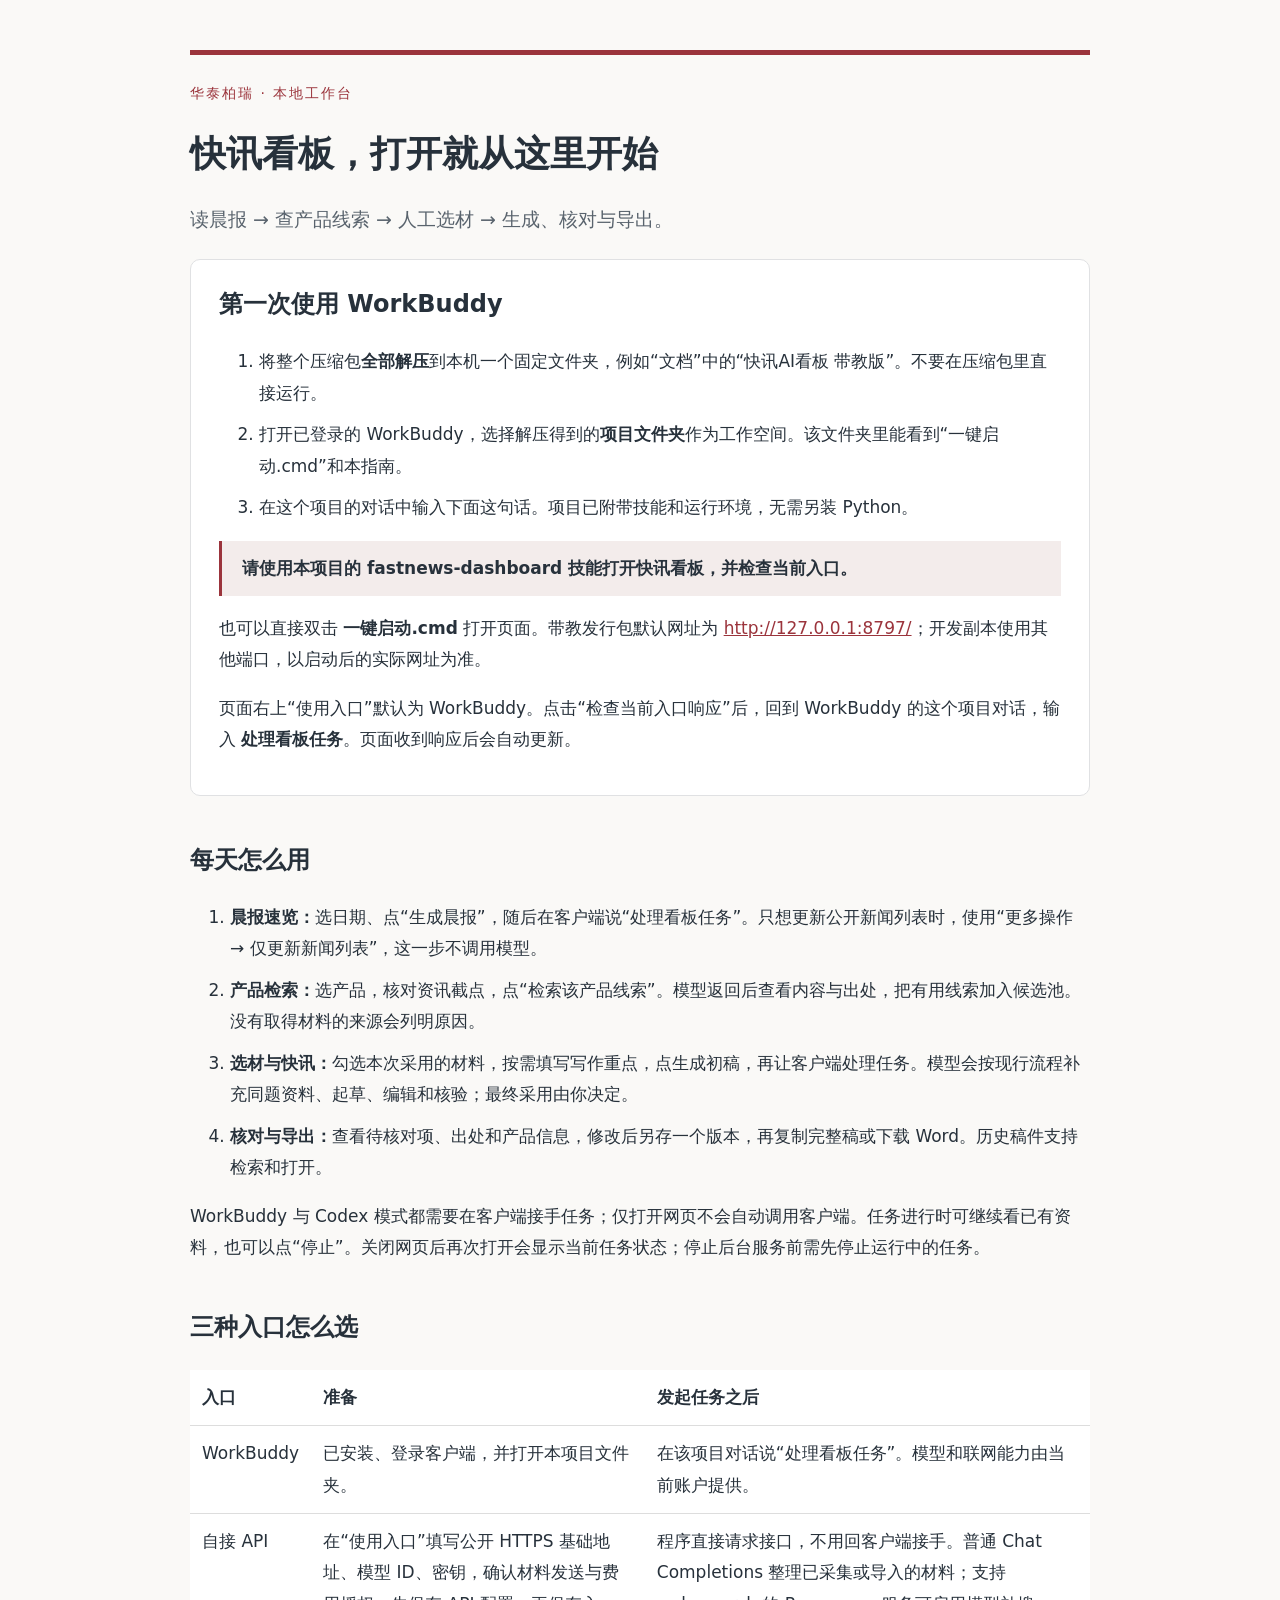
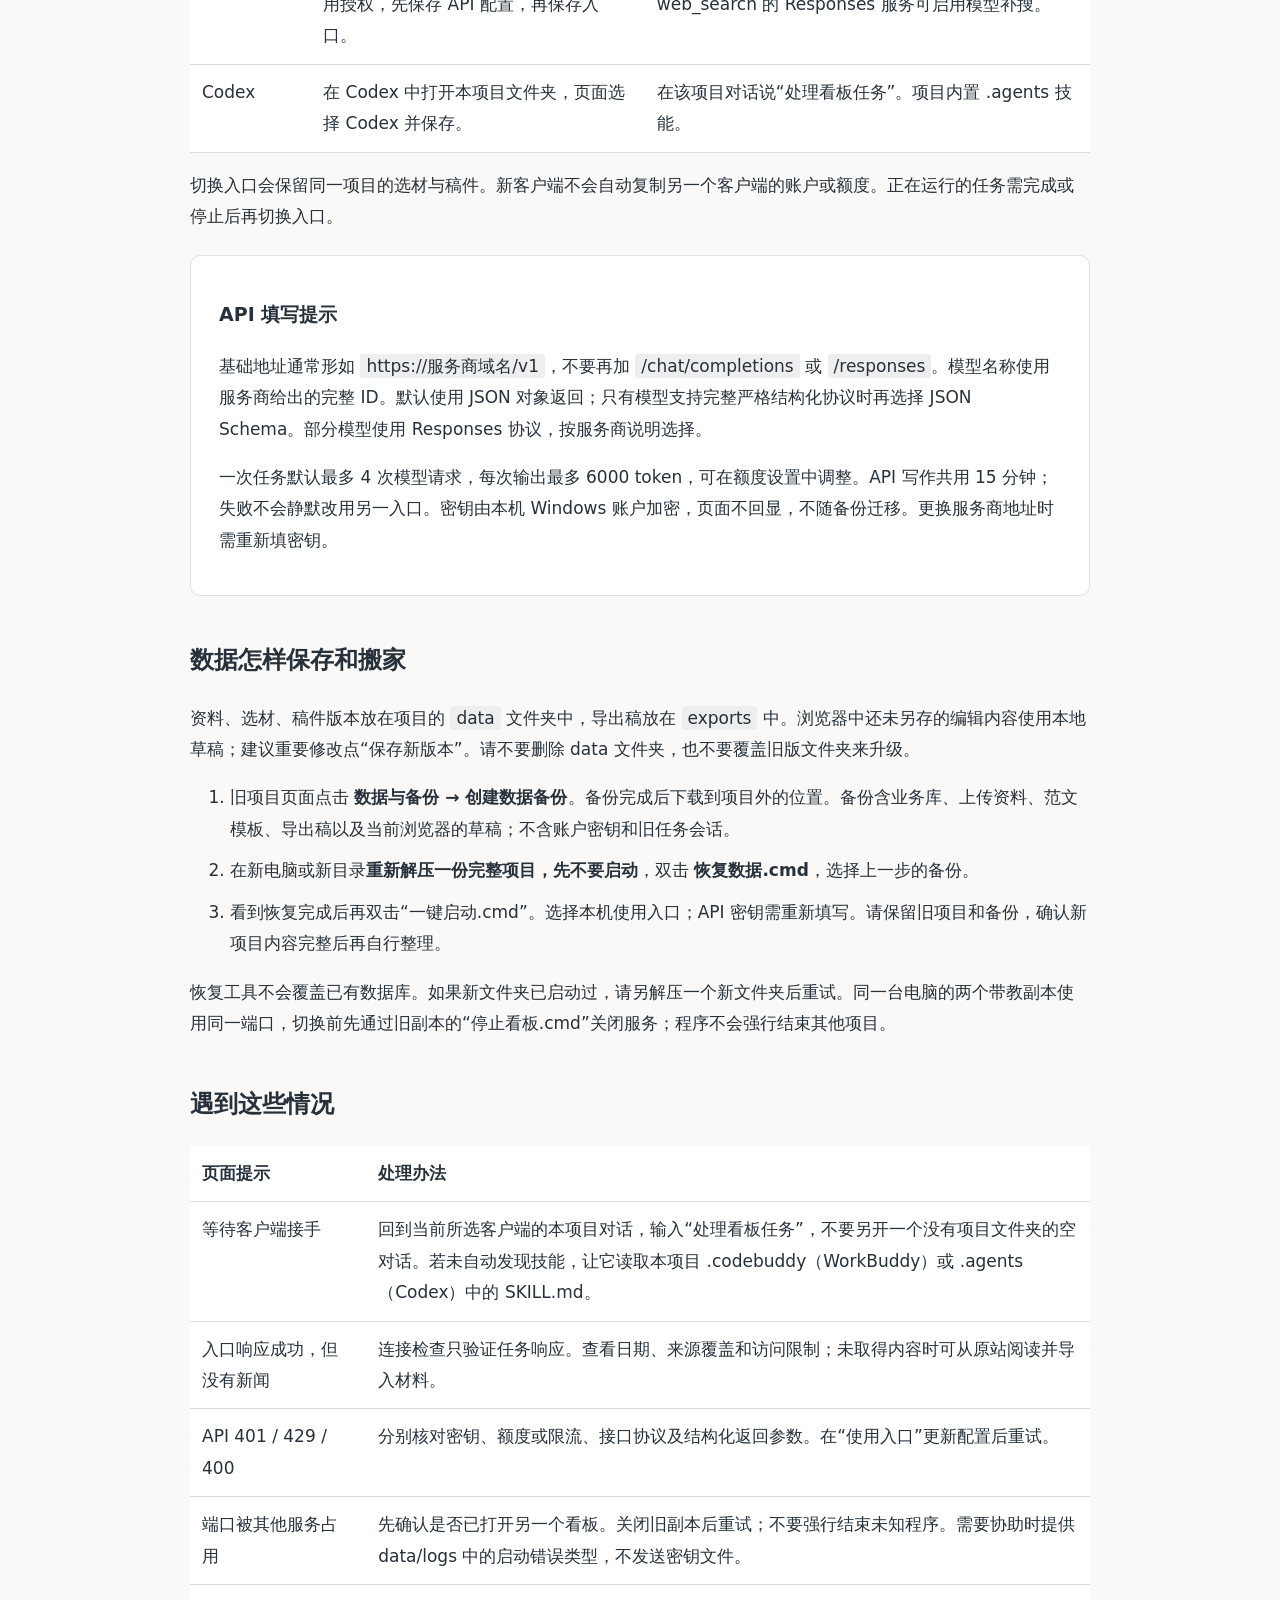
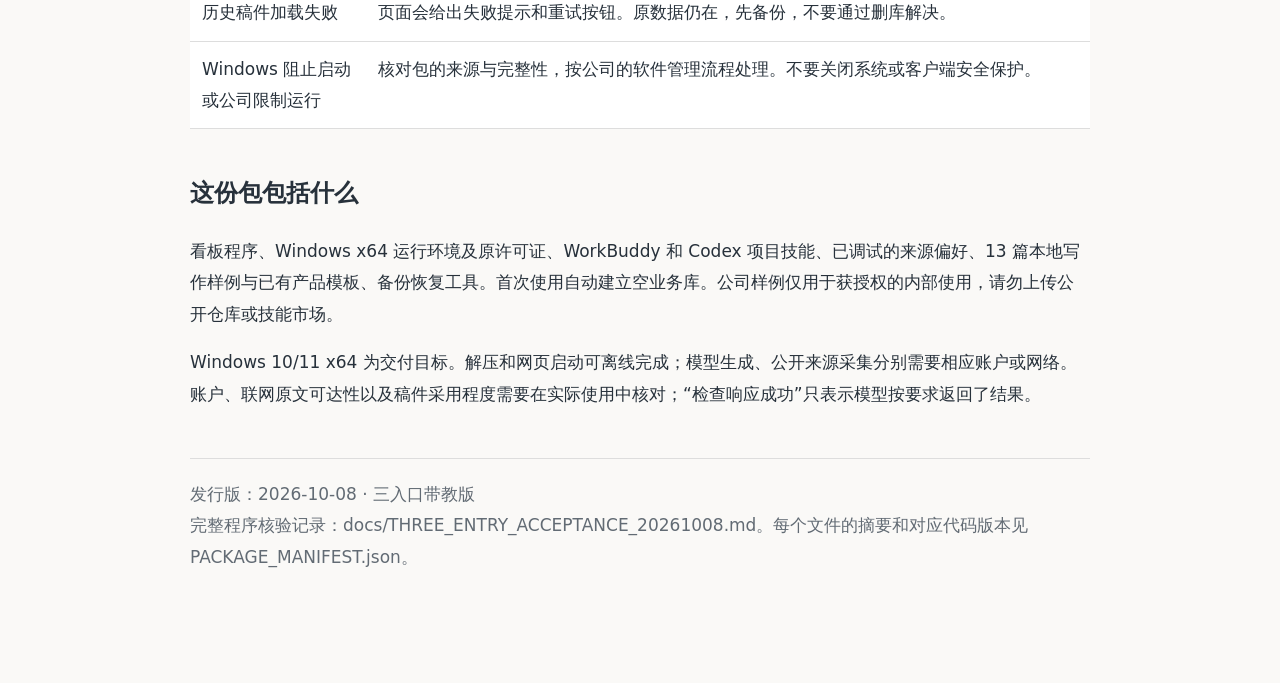
==== 使用指南.html @ 398b044e "Add three execution entries, portable backups and mentor workflow" ====
<!doctype html><html lang="zh-CN"><meta charset="utf-8"><meta name="viewport" content="width=device-width,initial-scale=1"><title>快讯看板 · 使用指南</title>
<style>body{max-width:900px;margin:50px auto;padding:0 24px 60px;font:17px/1.85 system-ui,"Microsoft YaHei",sans-serif;color:#27313b;background:#faf9f7}h1{font-size:36px;line-height:1.3}h2{margin-top:42px;font-size:24px}h3{font-size:19px}a{color:#9b343c}header{border-top:5px solid #9b343c;padding-top:26px}.eyebrow{color:#9b343c;letter-spacing:2px;font-size:14px}.intro{color:#59636d;font-size:19px}.card{padding:22px 28px;background:white;border:1px solid #e0e1e3;border-radius:10px;margin:22px 0}.quote{border-left:3px solid #9b343c;padding:12px 20px;background:#f3eceb;font-weight:600}li{margin:10px 0}code{font-family:inherit;background:#eee;padding:2px 6px;border-radius:3px;overflow-wrap:anywhere}table{border-collapse:collapse;width:100%;background:white}td,th{padding:12px;text-align:left;vertical-align:top;border-bottom:1px solid #ddd}small{color:#626b74}footer{margin-top:48px;border-top:1px solid #ddd;padding-top:20px;color:#626b74}@media(max-width:600px){body{margin-top:24px;padding:0 16px 40px}h1{font-size:28px}.card{padding:16px}table{font-size:14px}td,th{padding:8px}}@media print{body{background:white;margin:0}h2,.card{break-inside:avoid}}</style>
<header><div class="eyebrow">华泰柏瑞 · 本地工作台</div><h1>快讯看板，打开就从这里开始</h1><p class="intro">读晨报 → 查产品线索 → 人工选材 → 生成、核对与导出。</p></header>
<div class="card"><h2 style="margin-top:0">第一次使用 WorkBuddy</h2><ol>
<li>将整个压缩包<strong>全部解压</strong>到本机一个固定文件夹，例如“文档”中的“快讯AI看板 带教版”。不要在压缩包里直接运行。</li>
<li>打开已登录的 WorkBuddy，选择解压得到的<strong>项目文件夹</strong>作为工作空间。该文件夹里能看到“一键启动.cmd”和本指南。</li>
<li>在这个项目的对话中输入下面这句话。项目已附带技能和运行环境，无需另装 Python。</li></ol>
<p class="quote">请使用本项目的 fastnews-dashboard 技能打开快讯看板，并检查当前入口。</p>
<p>也可以直接双击 <strong>一键启动.cmd</strong> 打开页面。带教发行包默认网址为 <a href="http://127.0.0.1:8797/">http://127.0.0.1:8797/</a>；开发副本使用其他端口，以启动后的实际网址为准。</p>
<p>页面右上“使用入口”默认为 WorkBuddy。点击“检查当前入口响应”后，回到 WorkBuddy 的这个项目对话，输入 <strong>处理看板任务</strong>。页面收到响应后会自动更新。</p></div>
<h2>每天怎么用</h2><ol>
<li><strong>晨报速览：</strong>选日期、点“生成晨报”，随后在客户端说“处理看板任务”。只想更新公开新闻列表时，使用“更多操作 → 仅更新新闻列表”，这一步不调用模型。</li>
<li><strong>产品检索：</strong>选产品，核对资讯截点，点“检索该产品线索”。模型返回后查看内容与出处，把有用线索加入候选池。没有取得材料的来源会列明原因。</li>
<li><strong>选材与快讯：</strong>勾选本次采用的材料，按需填写写作重点，点生成初稿，再让客户端处理任务。模型会按现行流程补充同题资料、起草、编辑和核验；最终采用由你决定。</li>
<li><strong>核对与导出：</strong>查看待核对项、出处和产品信息，修改后另存一个版本，再复制完整稿或下载 Word。历史稿件支持检索和打开。</li></ol>
<p>WorkBuddy 与 Codex 模式都需要在客户端接手任务；仅打开网页不会自动调用客户端。任务进行时可继续看已有资料，也可以点“停止”。关闭网页后再次打开会显示当前任务状态；停止后台服务前需先停止运行中的任务。</p>
<h2>三种入口怎么选</h2><table><thead><tr><th>入口</th><th>准备</th><th>发起任务之后</th></tr></thead><tbody>
<tr><td>WorkBuddy</td><td>已安装、登录客户端，并打开本项目文件夹。</td><td>在该项目对话说“处理看板任务”。模型和联网能力由当前账户提供。</td></tr>
<tr><td>自接 API</td><td>在“使用入口”填写公开 HTTPS 基础地址、模型 ID、密钥，确认材料发送与费用授权，先保存 API 配置，再保存入口。</td><td>程序直接请求接口，不用回客户端接手。普通 Chat Completions 整理已采集或导入的材料；支持 web_search 的 Responses 服务可启用模型补搜。</td></tr>
<tr><td>Codex</td><td>在 Codex 中打开本项目文件夹，页面选择 Codex 并保存。</td><td>在该项目对话说“处理看板任务”。项目内置 .agents 技能。</td></tr></tbody></table>
<p>切换入口会保留同一项目的选材与稿件。新客户端不会自动复制另一个客户端的账户或额度。正在运行的任务需完成或停止后再切换入口。</p>
<div class="card"><h3>API 填写提示</h3><p>基础地址通常形如 <code>https://服务商域名/v1</code>，不要再加 <code>/chat/completions</code> 或 <code>/responses</code>。模型名称使用服务商给出的完整 ID。默认使用 JSON 对象返回；只有模型支持完整严格结构化协议时再选择 JSON Schema。部分模型使用 Responses 协议，按服务商说明选择。</p>
<p>一次任务默认最多 4 次模型请求，每次输出最多 6000 token，可在额度设置中调整。API 写作共用 15 分钟；失败不会静默改用另一入口。密钥由本机 Windows 账户加密，页面不回显，不随备份迁移。更换服务商地址时需重新填密钥。</p></div>
<h2>数据怎样保存和搬家</h2><p>资料、选材、稿件版本放在项目的 <code>data</code> 文件夹中，导出稿放在 <code>exports</code> 中。浏览器中还未另存的编辑内容使用本地草稿；建议重要修改点“保存新版本”。请不要删除 data 文件夹，也不要覆盖旧版文件夹来升级。</p>
<ol><li>旧项目页面点击 <strong>数据与备份 → 创建数据备份</strong>。备份完成后下载到项目外的位置。备份含业务库、上传资料、范文模板、导出稿以及当前浏览器的草稿；不含账户密钥和旧任务会话。</li>
<li>在新电脑或新目录<strong>重新解压一份完整项目，先不要启动</strong>，双击 <strong>恢复数据.cmd</strong>，选择上一步的备份。</li>
<li>看到恢复完成后再双击“一键启动.cmd”。选择本机使用入口；API 密钥需重新填写。请保留旧项目和备份，确认新项目内容完整后再自行整理。</li></ol>
<p>恢复工具不会覆盖已有数据库。如果新文件夹已启动过，请另解压一个新文件夹后重试。同一台电脑的两个带教副本使用同一端口，切换前先通过旧副本的“停止看板.cmd”关闭服务；程序不会强行结束其他项目。</p>
<h2>遇到这些情况</h2><table><tr><th>页面提示</th><th>处理办法</th></tr>
<tr><td>等待客户端接手</td><td>回到当前所选客户端的本项目对话，输入“处理看板任务”，不要另开一个没有项目文件夹的空对话。若未自动发现技能，让它读取本项目 .codebuddy（WorkBuddy）或 .agents（Codex）中的 SKILL.md。</td></tr>
<tr><td>入口响应成功，但没有新闻</td><td>连接检查只验证任务响应。查看日期、来源覆盖和访问限制；未取得内容时可从原站阅读并导入材料。</td></tr>
<tr><td>API 401 / 429 / 400</td><td>分别核对密钥、额度或限流、接口协议及结构化返回参数。在“使用入口”更新配置后重试。</td></tr>
<tr><td>端口被其他服务占用</td><td>先确认是否已打开另一个看板。关闭旧副本后重试；不要强行结束未知程序。需要协助时提供 data/logs 中的启动错误类型，不发送密钥文件。</td></tr>
<tr><td>历史稿件加载失败</td><td>页面会给出失败提示和重试按钮。原数据仍在，先备份，不要通过删库解决。</td></tr>
<tr><td>Windows 阻止启动或公司限制运行</td><td>核对包的来源与完整性，按公司的软件管理流程处理。不要关闭系统或客户端安全保护。</td></tr></table>
<h2>这份包包括什么</h2><p>看板程序、Windows x64 运行环境及原许可证、WorkBuddy 和 Codex 项目技能、已调试的来源偏好、13 篇本地写作样例与已有产品模板、备份恢复工具。首次使用自动建立空业务库。公司样例仅用于获授权的内部使用，请勿上传公开仓库或技能市场。</p>
<p>Windows 10/11 x64 为交付目标。解压和网页启动可离线完成；模型生成、公开来源采集分别需要相应账户或网络。账户、联网原文可达性以及稿件采用程度需要在实际使用中核对；“检查响应成功”只表示模型按要求返回了结果。</p>
<footer>发行版：2026-10-08 · 三入口带教版<br>完整程序核验记录：docs/THREE_ENTRY_ACCEPTANCE_20261008.md。每个文件的摘要和对应代码版本见 PACKAGE_MANIFEST.json。</footer></html>
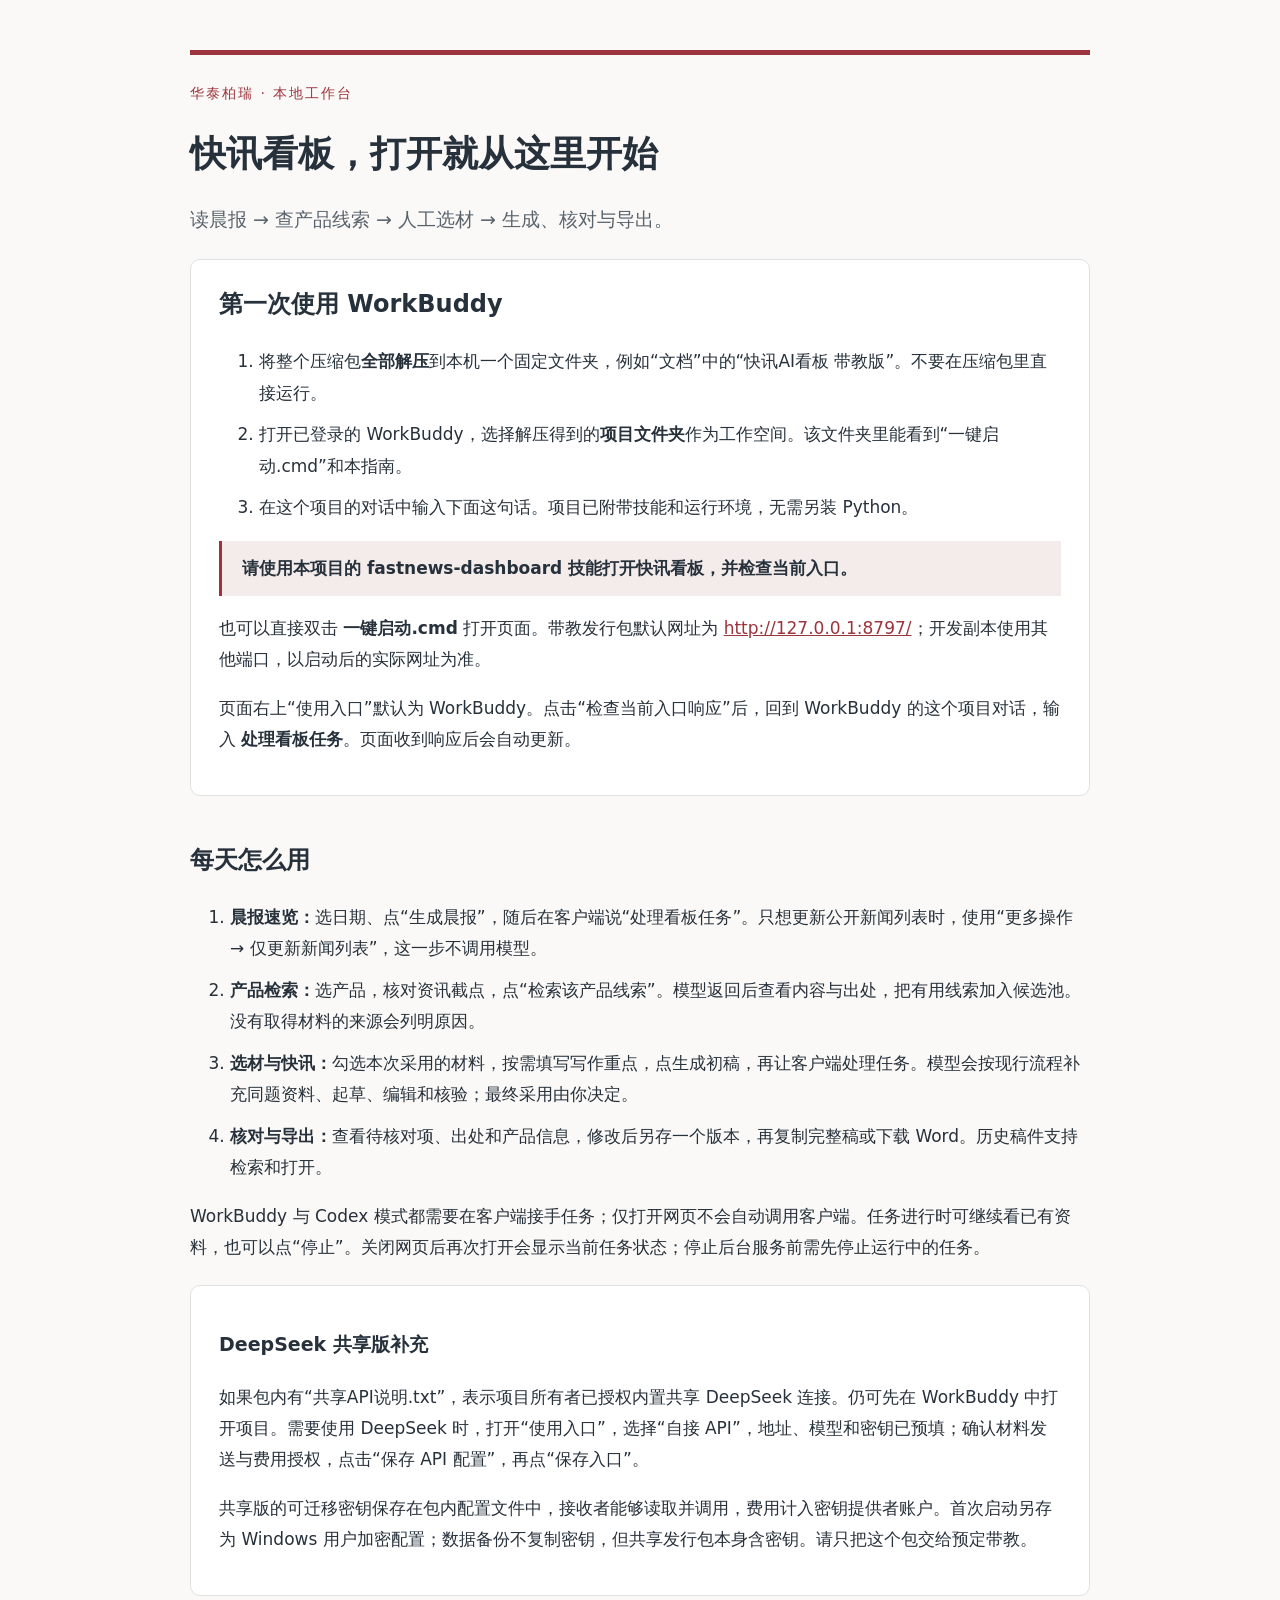
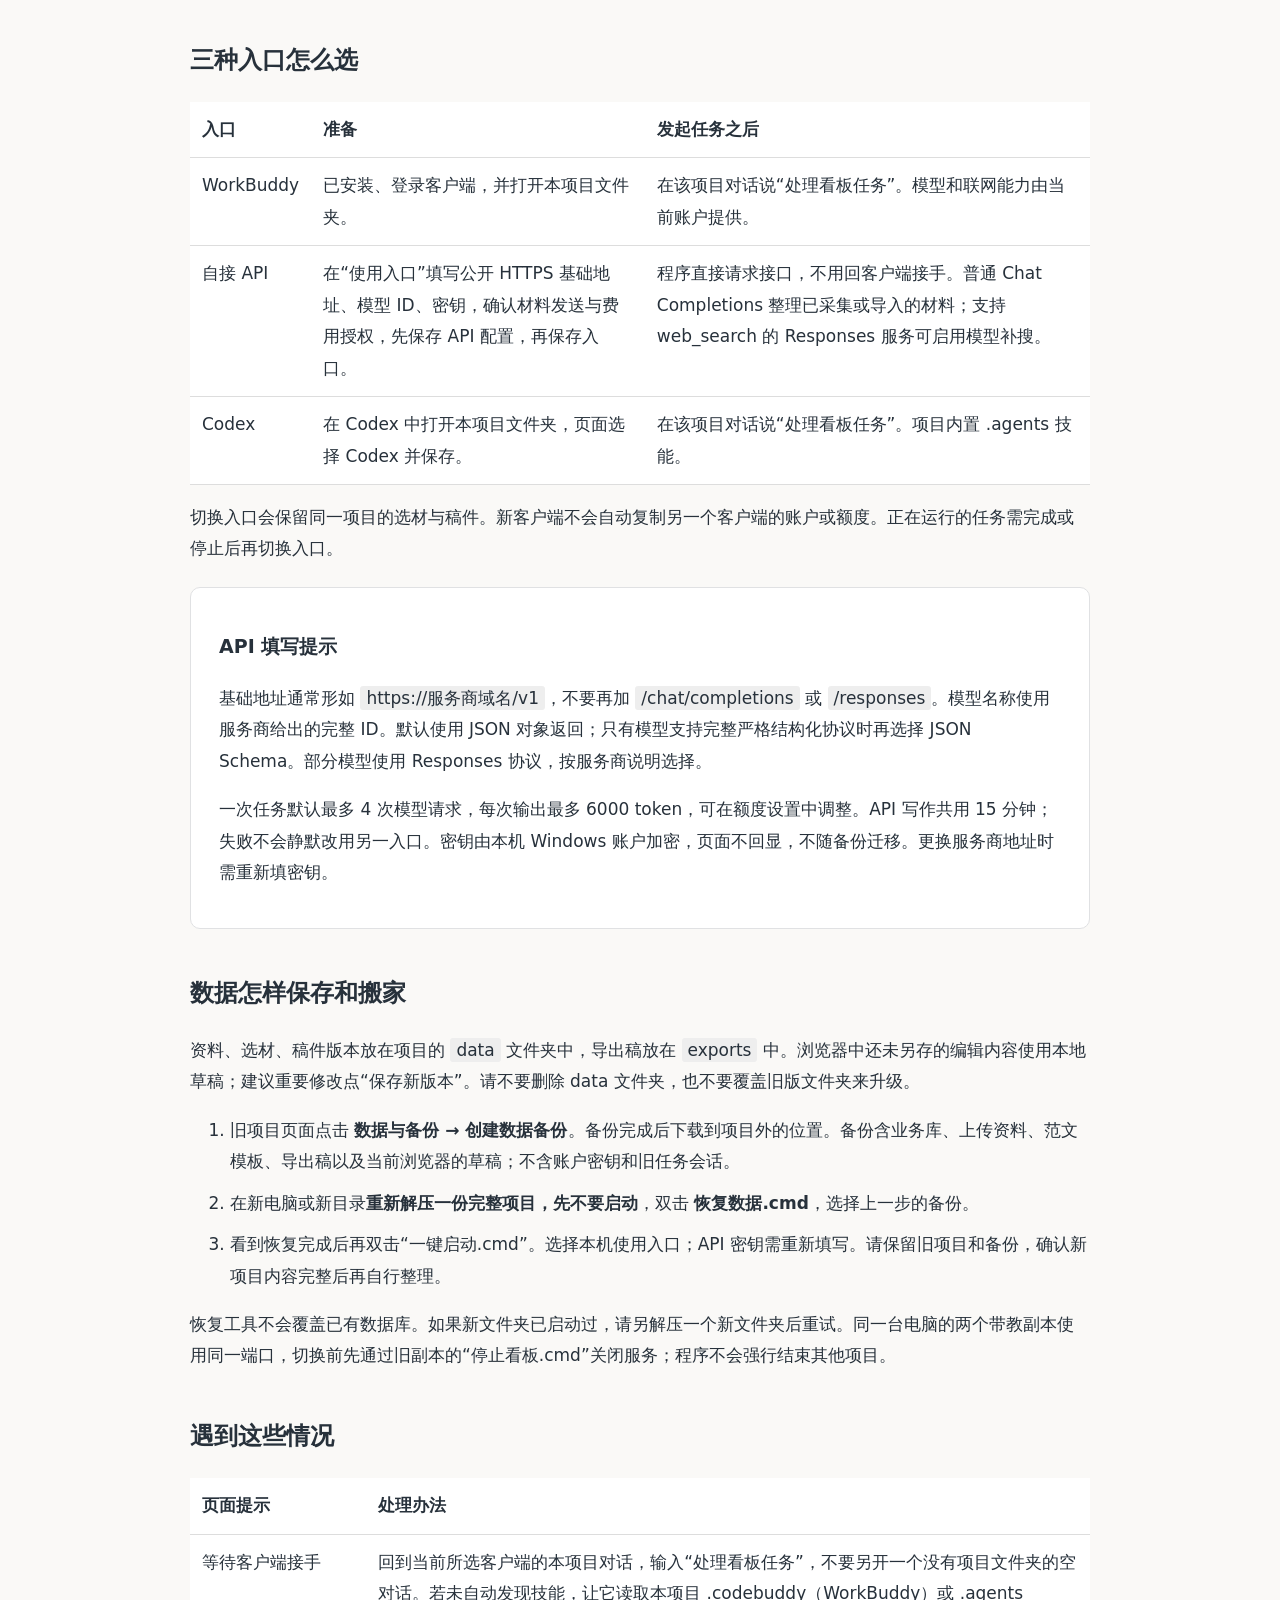
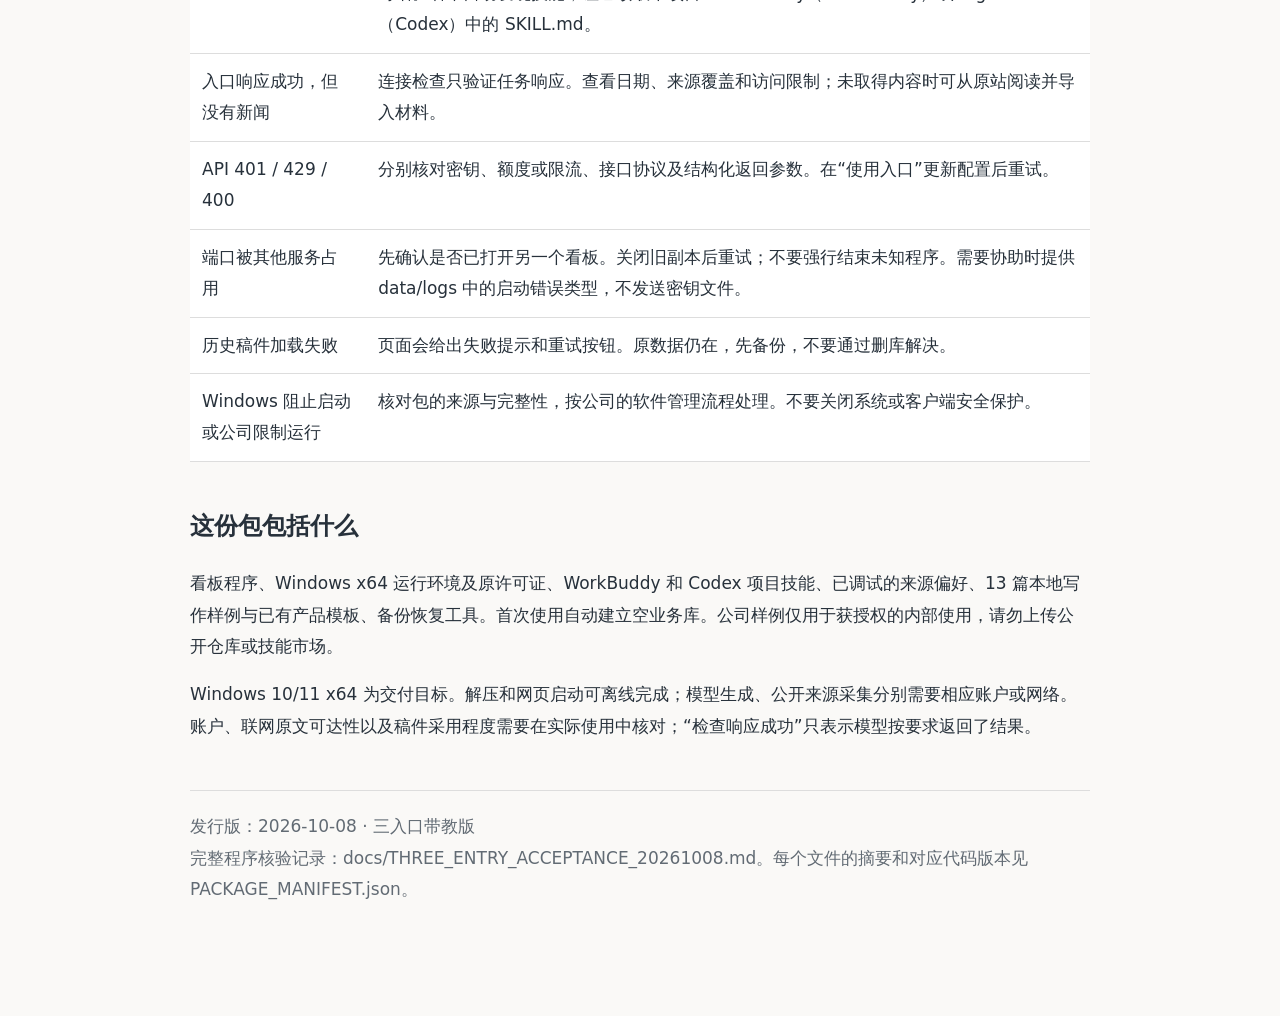
==== commit b9f7cdc0: "Package authorized shared DeepSeek preset with local credential protection" ====
--- a/使用指南.html
+++ b/使用指南.html
@@ -14,7 +14,7 @@
 <li><strong>选材与快讯：</strong>勾选本次采用的材料，按需填写写作重点，点生成初稿，再让客户端处理任务。模型会按现行流程补充同题资料、起草、编辑和核验；最终采用由你决定。</li>
 <li><strong>核对与导出：</strong>查看待核对项、出处和产品信息，修改后另存一个版本，再复制完整稿或下载 Word。历史稿件支持检索和打开。</li></ol>
 <p>WorkBuddy 与 Codex 模式都需要在客户端接手任务；仅打开网页不会自动调用客户端。任务进行时可继续看已有资料，也可以点“停止”。关闭网页后再次打开会显示当前任务状态；停止后台服务前需先停止运行中的任务。</p>
-<h2>三种入口怎么选</h2><table><thead><tr><th>入口</th><th>准备</th><th>发起任务之后</th></tr></thead><tbody>
+<div class="card"><h3>DeepSeek 共享版补充</h3><p>如果包内有“共享API说明.txt”，表示项目所有者已授权内置共享 DeepSeek 连接。仍可先在 WorkBuddy 中打开项目。需要使用 DeepSeek 时，打开“使用入口”，选择“自接 API”，地址、模型和密钥已预填；确认材料发送与费用授权，点击“保存 API 配置”，再点“保存入口”。</p><p>共享版的可迁移密钥保存在包内配置文件中，接收者能够读取并调用，费用计入密钥提供者账户。首次启动另存为 Windows 用户加密配置；数据备份不复制密钥，但共享发行包本身含密钥。请只把这个包交给预定带教。</p></div><h2>三种入口怎么选</h2><table><thead><tr><th>入口</th><th>准备</th><th>发起任务之后</th></tr></thead><tbody>
 <tr><td>WorkBuddy</td><td>已安装、登录客户端，并打开本项目文件夹。</td><td>在该项目对话说“处理看板任务”。模型和联网能力由当前账户提供。</td></tr>
 <tr><td>自接 API</td><td>在“使用入口”填写公开 HTTPS 基础地址、模型 ID、密钥，确认材料发送与费用授权，先保存 API 配置，再保存入口。</td><td>程序直接请求接口，不用回客户端接手。普通 Chat Completions 整理已采集或导入的材料；支持 web_search 的 Responses 服务可启用模型补搜。</td></tr>
 <tr><td>Codex</td><td>在 Codex 中打开本项目文件夹，页面选择 Codex 并保存。</td><td>在该项目对话说“处理看板任务”。项目内置 .agents 技能。</td></tr></tbody></table>
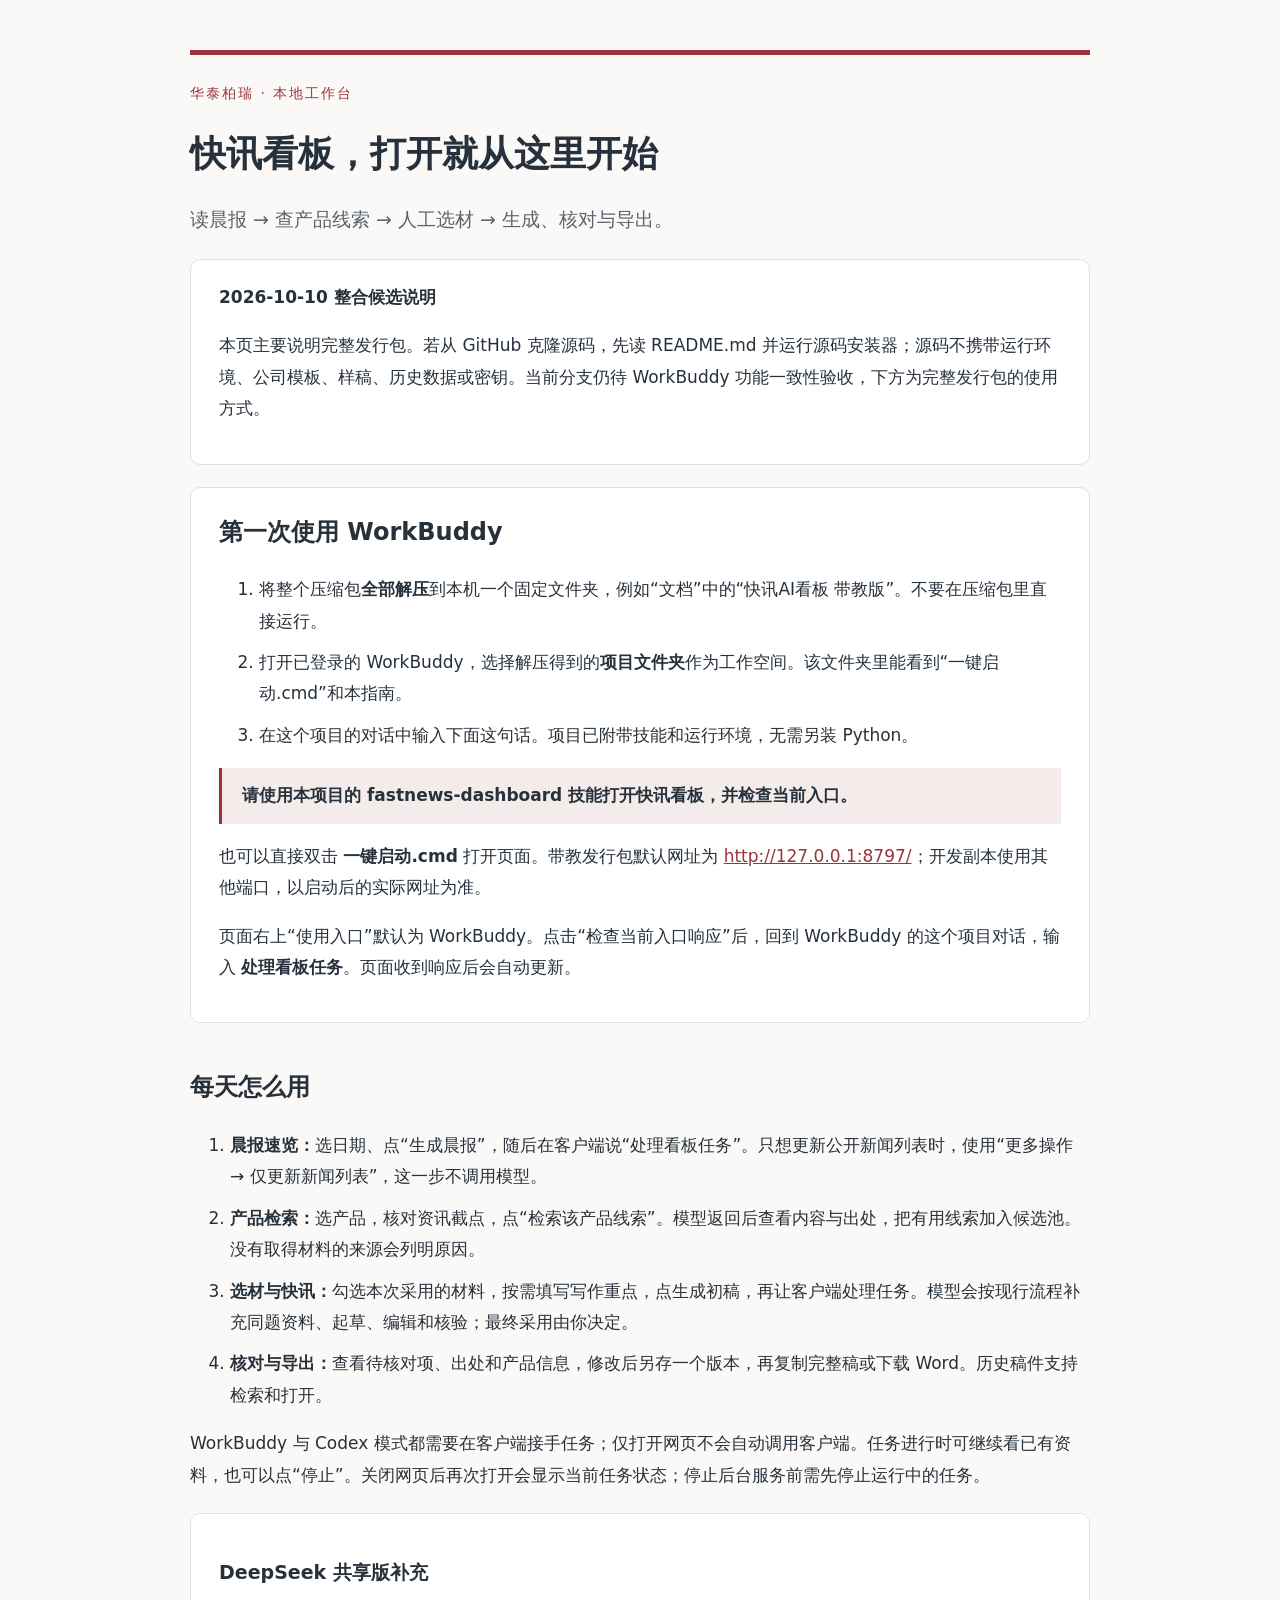
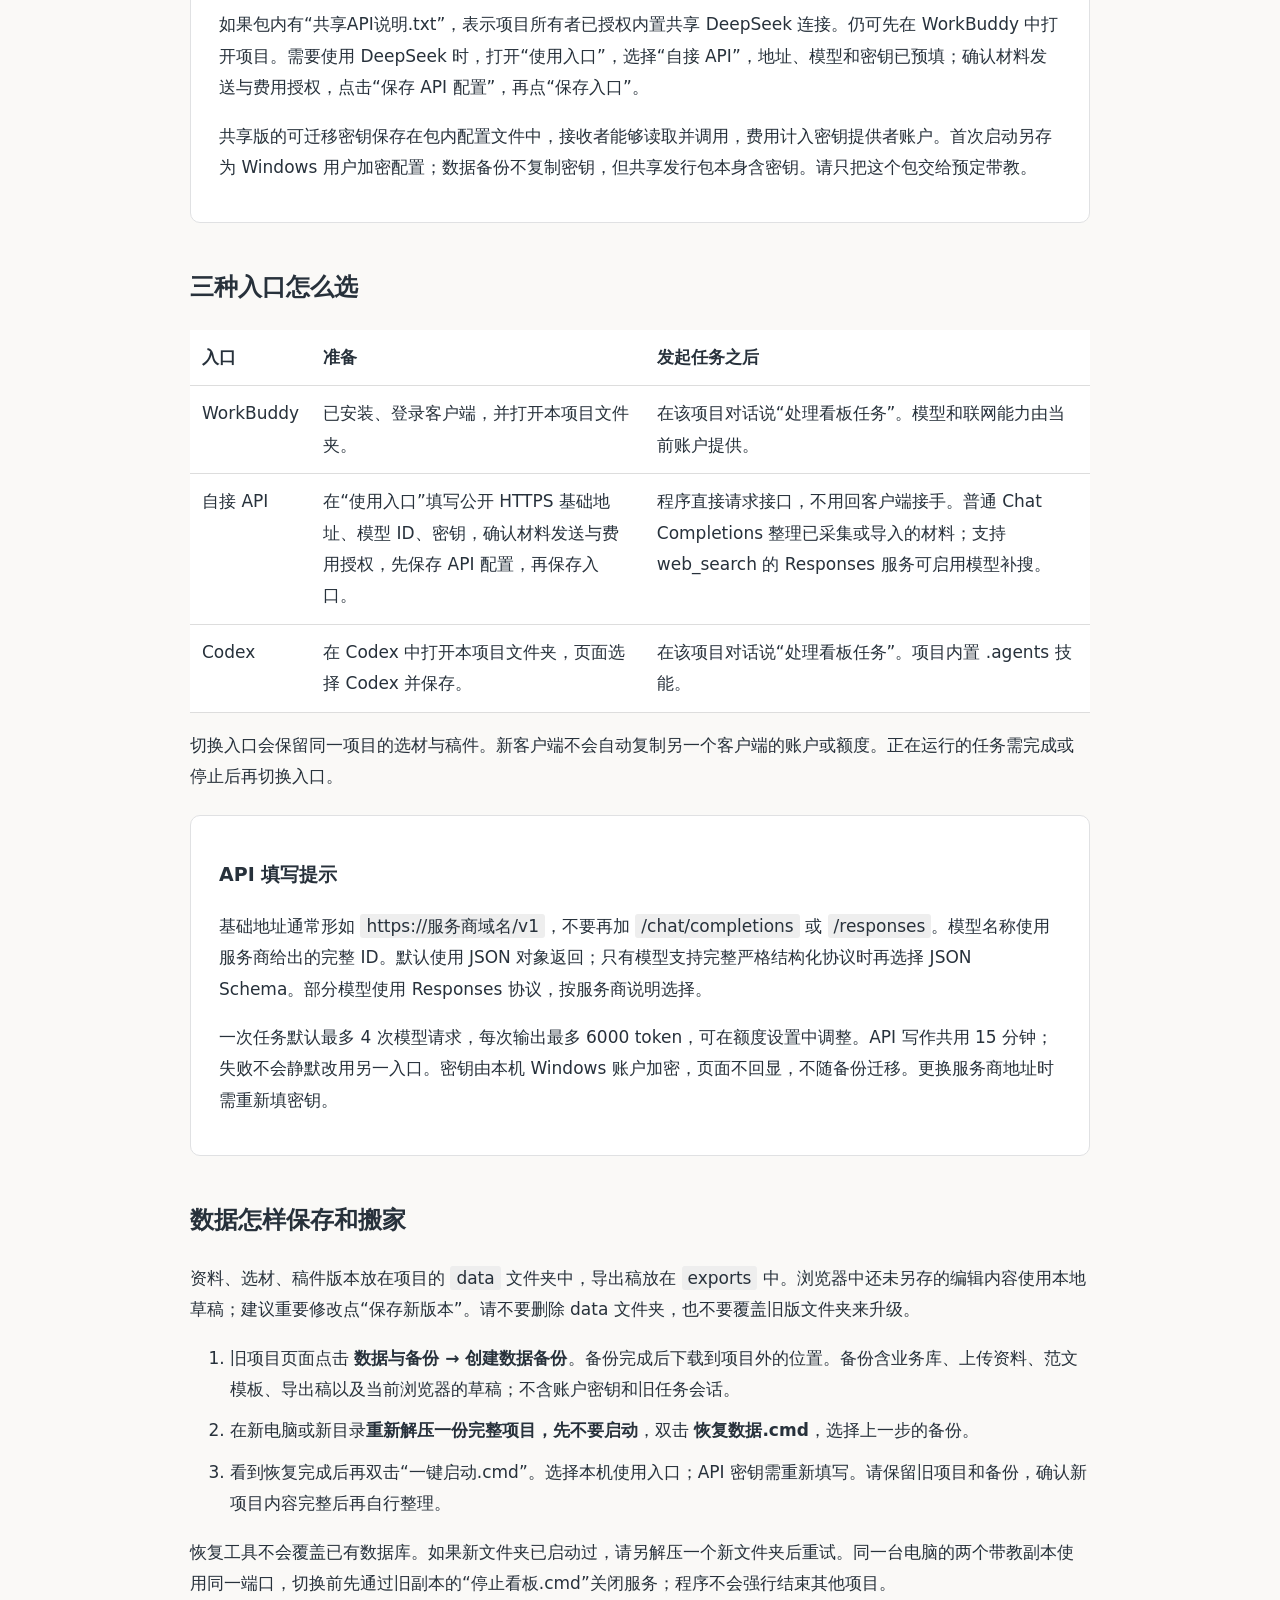
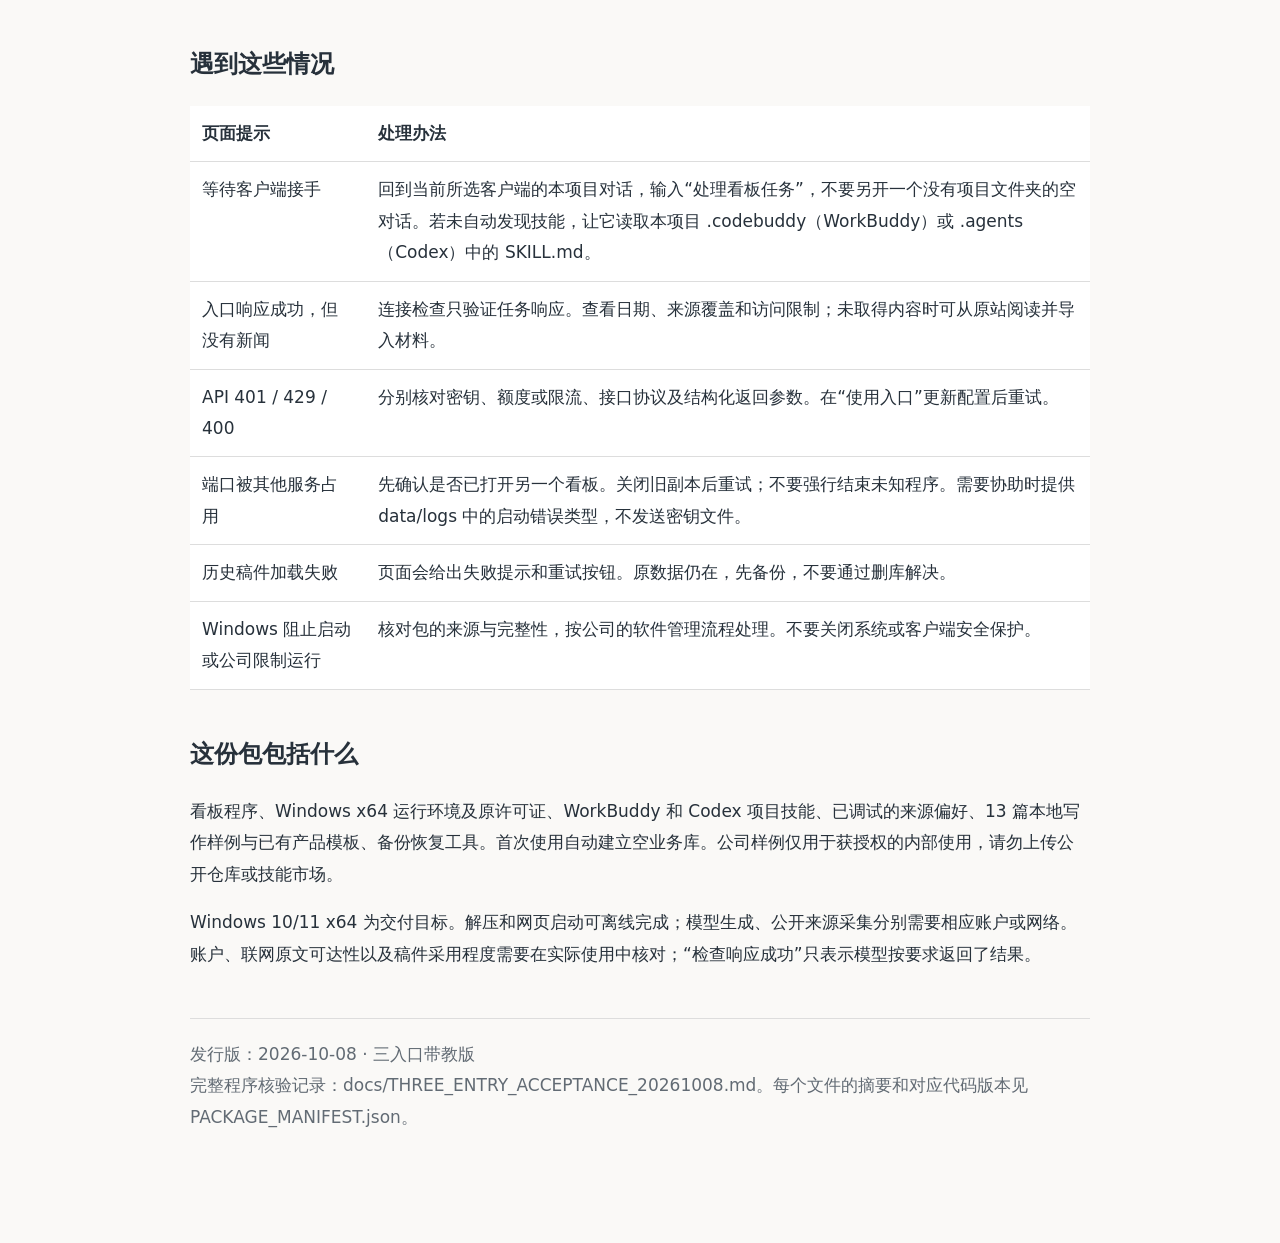
==== commit 5a6b4dc2: "Integrate three-entry delivery into original repository Preserve both source histories and the origi" ====
--- a/使用指南.html
+++ b/使用指南.html
@@ -1,6 +1,6 @@
 <!doctype html><html lang="zh-CN"><meta charset="utf-8"><meta name="viewport" content="width=device-width,initial-scale=1"><title>快讯看板 · 使用指南</title>
 <style>body{max-width:900px;margin:50px auto;padding:0 24px 60px;font:17px/1.85 system-ui,"Microsoft YaHei",sans-serif;color:#27313b;background:#faf9f7}h1{font-size:36px;line-height:1.3}h2{margin-top:42px;font-size:24px}h3{font-size:19px}a{color:#9b343c}header{border-top:5px solid #9b343c;padding-top:26px}.eyebrow{color:#9b343c;letter-spacing:2px;font-size:14px}.intro{color:#59636d;font-size:19px}.card{padding:22px 28px;background:white;border:1px solid #e0e1e3;border-radius:10px;margin:22px 0}.quote{border-left:3px solid #9b343c;padding:12px 20px;background:#f3eceb;font-weight:600}li{margin:10px 0}code{font-family:inherit;background:#eee;padding:2px 6px;border-radius:3px;overflow-wrap:anywhere}table{border-collapse:collapse;width:100%;background:white}td,th{padding:12px;text-align:left;vertical-align:top;border-bottom:1px solid #ddd}small{color:#626b74}footer{margin-top:48px;border-top:1px solid #ddd;padding-top:20px;color:#626b74}@media(max-width:600px){body{margin-top:24px;padding:0 16px 40px}h1{font-size:28px}.card{padding:16px}table{font-size:14px}td,th{padding:8px}}@media print{body{background:white;margin:0}h2,.card{break-inside:avoid}}</style>
-<header><div class="eyebrow">华泰柏瑞 · 本地工作台</div><h1>快讯看板，打开就从这里开始</h1><p class="intro">读晨报 → 查产品线索 → 人工选材 → 生成、核对与导出。</p></header>
+<header><div class="eyebrow">华泰柏瑞 · 本地工作台</div><h1>快讯看板，打开就从这里开始</h1><p class="intro">读晨报 → 查产品线索 → 人工选材 → 生成、核对与导出。</p></header><aside class="card"><strong>2026-10-10 整合候选说明</strong><p>本页主要说明完整发行包。若从 GitHub 克隆源码，先读 README.md 并运行源码安装器；源码不携带运行环境、公司模板、样稿、历史数据或密钥。当前分支仍待 WorkBuddy 功能一致性验收，下方为完整发行包的使用方式。</p></aside>
 <div class="card"><h2 style="margin-top:0">第一次使用 WorkBuddy</h2><ol>
 <li>将整个压缩包<strong>全部解压</strong>到本机一个固定文件夹，例如“文档”中的“快讯AI看板 带教版”。不要在压缩包里直接运行。</li>
 <li>打开已登录的 WorkBuddy，选择解压得到的<strong>项目文件夹</strong>作为工作空间。该文件夹里能看到“一键启动.cmd”和本指南。</li>
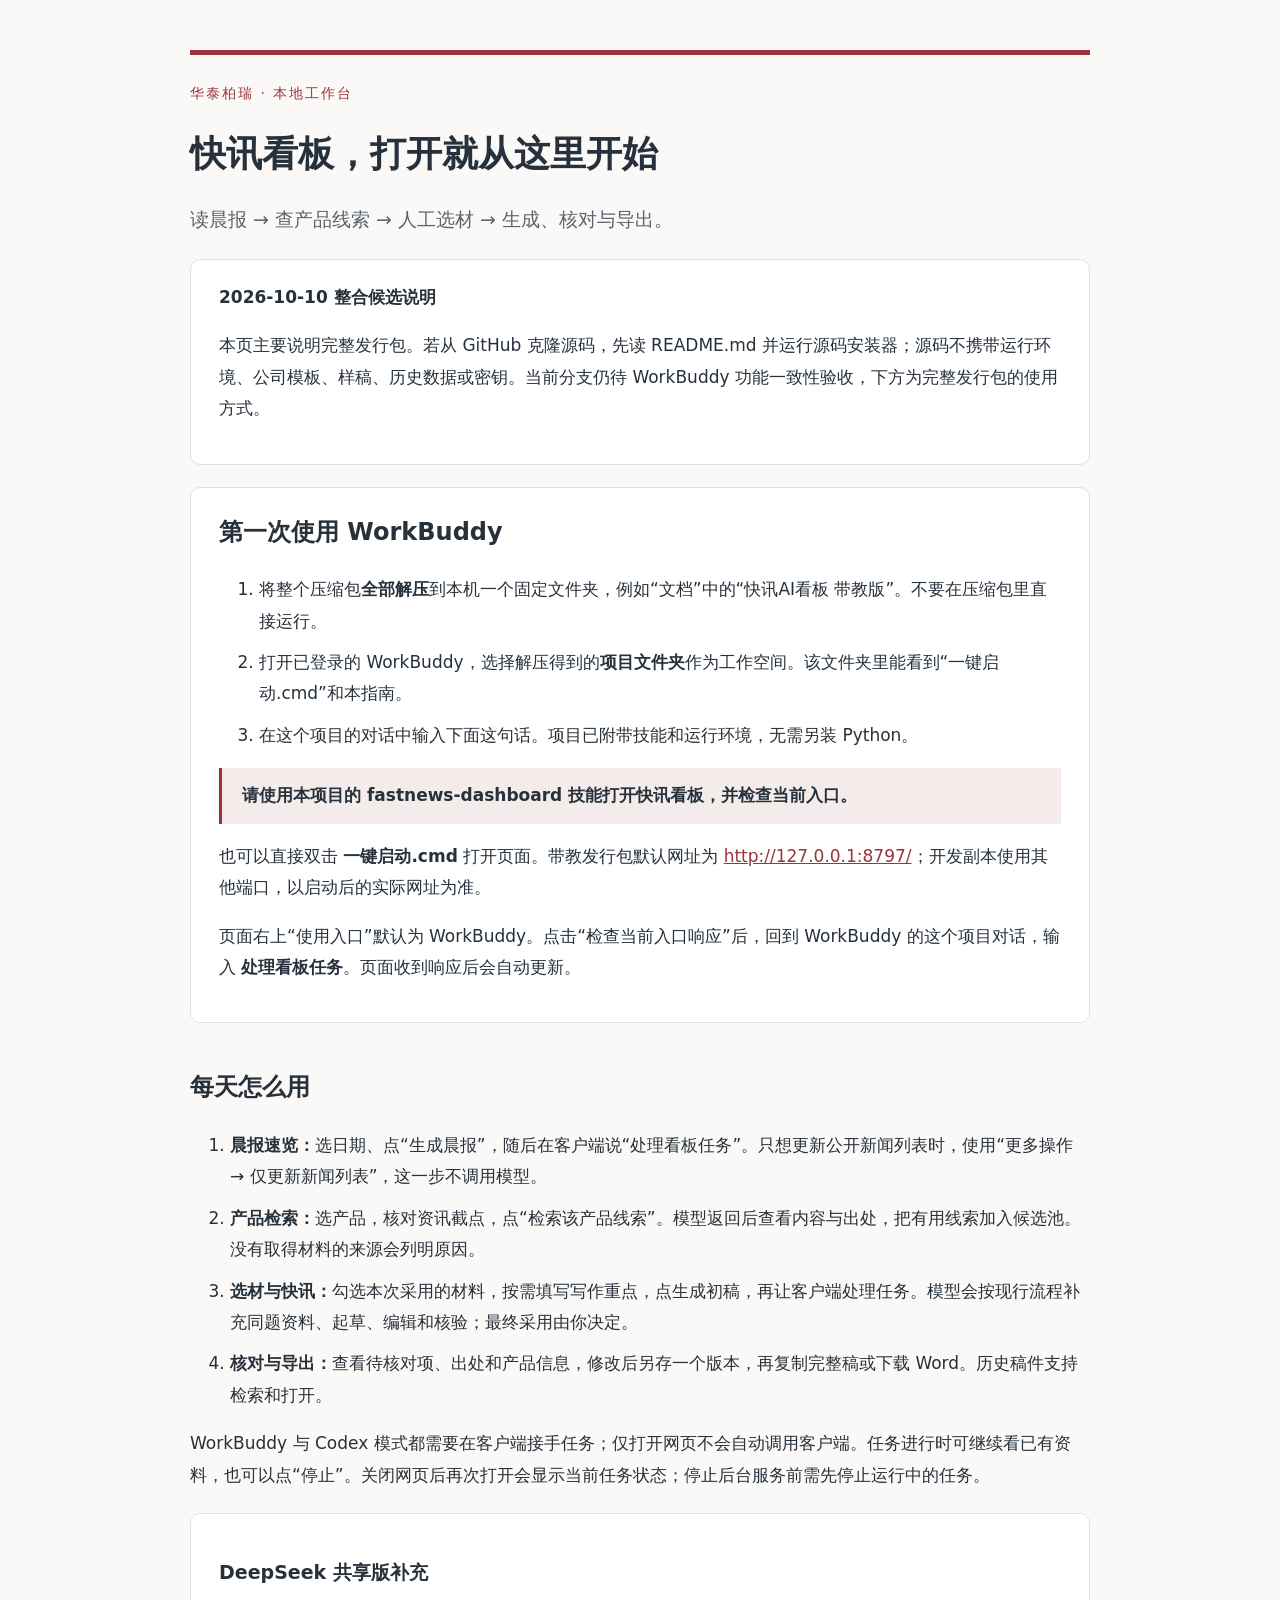
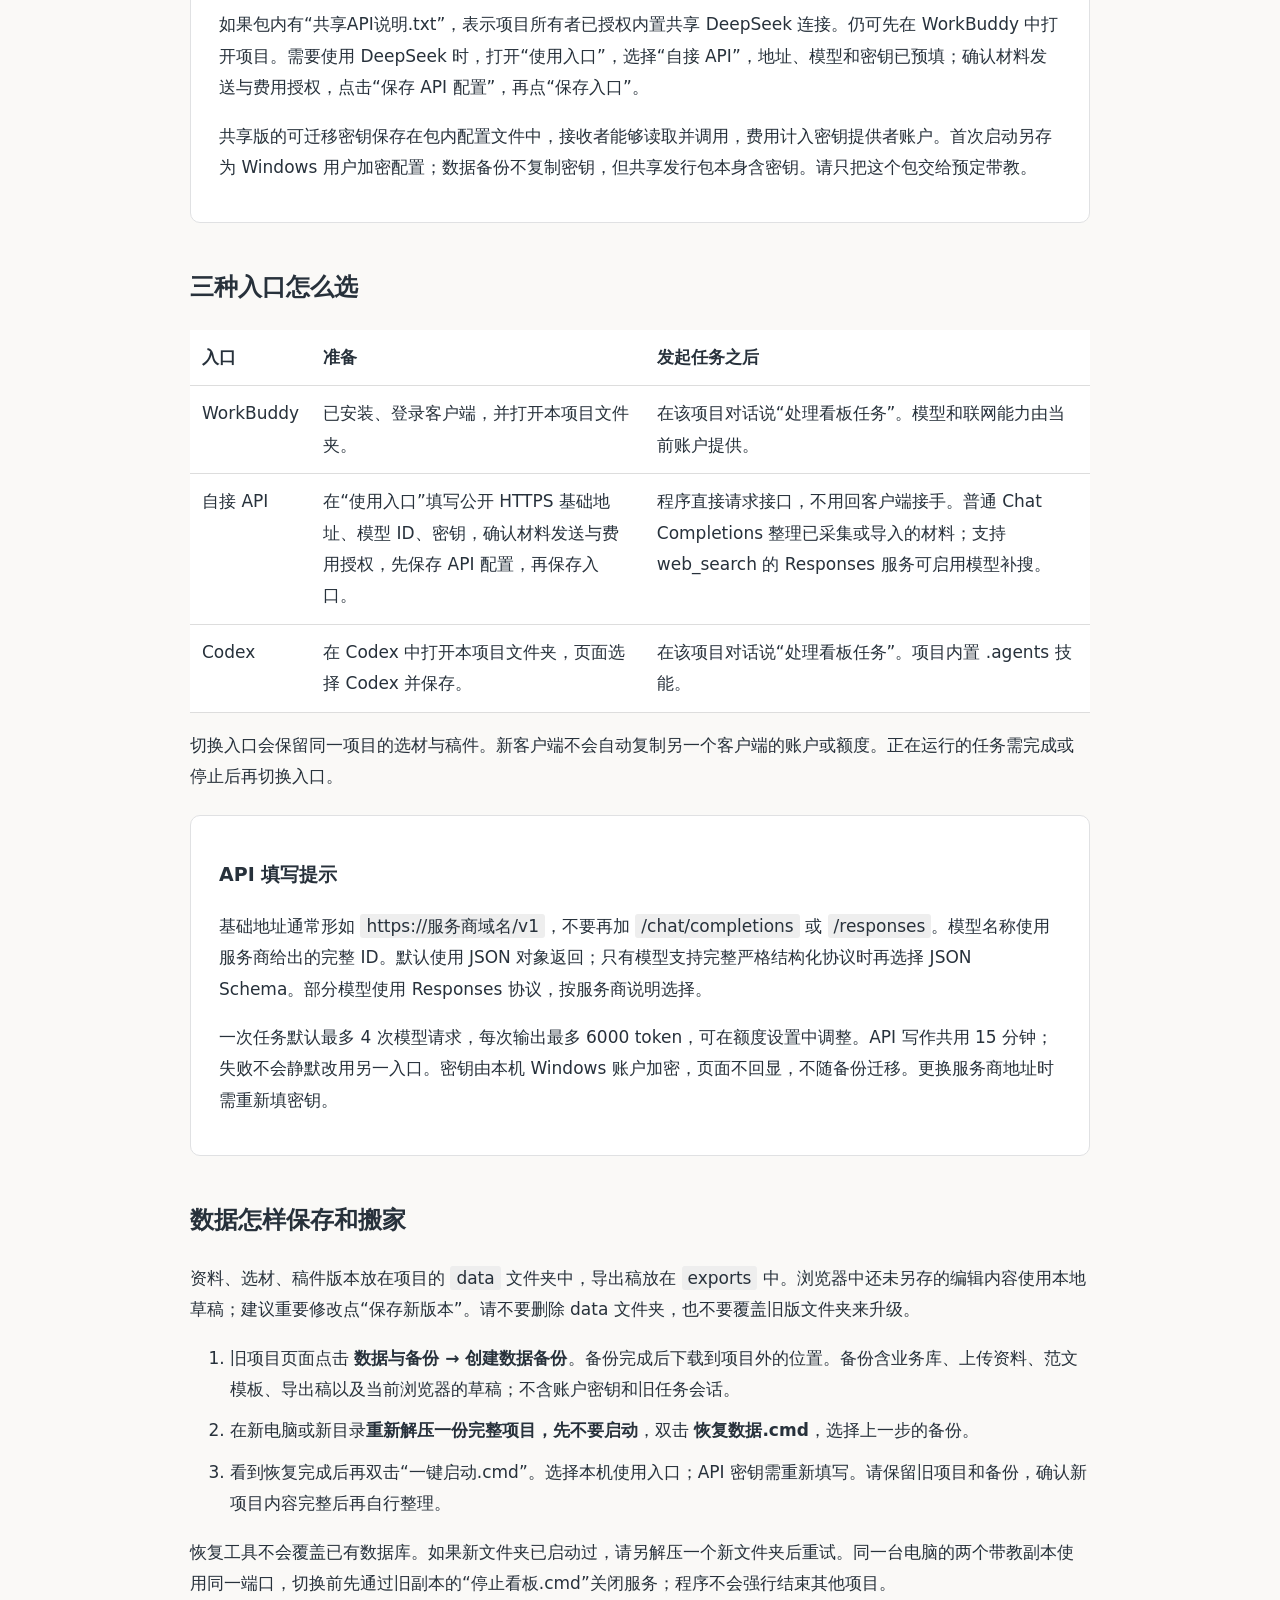
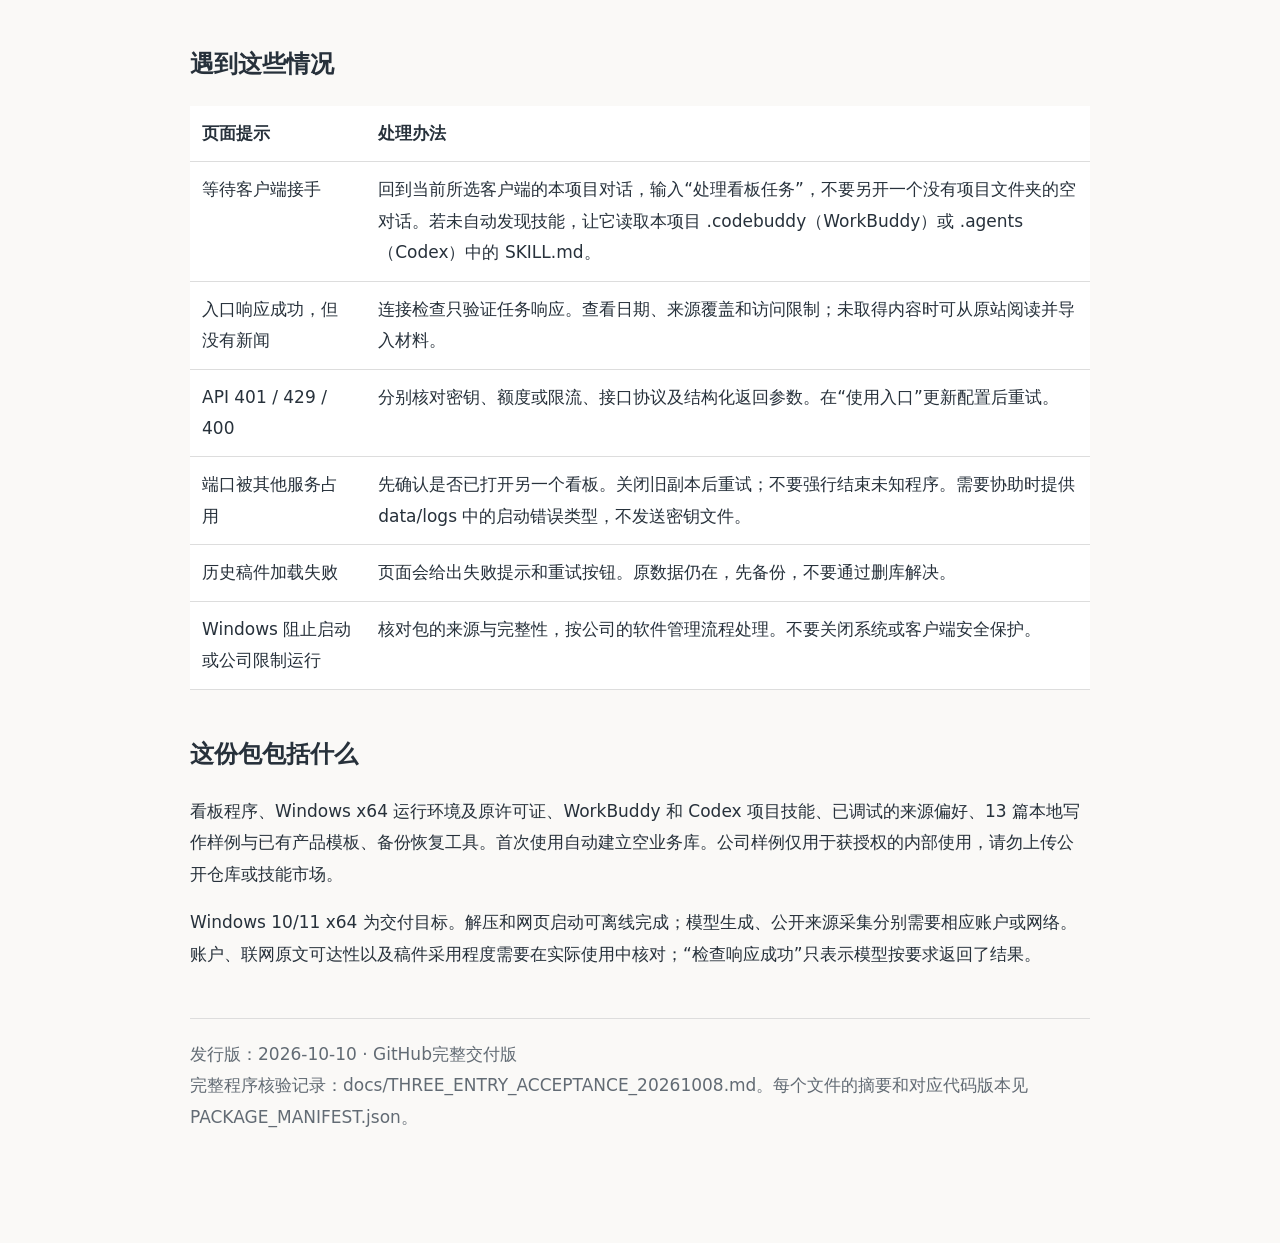
==== commit bb5473c3: "Restore independent article audit and prepare complete Windows delivery" ====
--- a/使用指南.html
+++ b/使用指南.html
@@ -35,4 +35,4 @@
 <tr><td>Windows 阻止启动或公司限制运行</td><td>核对包的来源与完整性，按公司的软件管理流程处理。不要关闭系统或客户端安全保护。</td></tr></table>
 <h2>这份包包括什么</h2><p>看板程序、Windows x64 运行环境及原许可证、WorkBuddy 和 Codex 项目技能、已调试的来源偏好、13 篇本地写作样例与已有产品模板、备份恢复工具。首次使用自动建立空业务库。公司样例仅用于获授权的内部使用，请勿上传公开仓库或技能市场。</p>
 <p>Windows 10/11 x64 为交付目标。解压和网页启动可离线完成；模型生成、公开来源采集分别需要相应账户或网络。账户、联网原文可达性以及稿件采用程度需要在实际使用中核对；“检查响应成功”只表示模型按要求返回了结果。</p>
-<footer>发行版：2026-10-08 · 三入口带教版<br>完整程序核验记录：docs/THREE_ENTRY_ACCEPTANCE_20261008.md。每个文件的摘要和对应代码版本见 PACKAGE_MANIFEST.json。</footer></html>
+<footer>发行版：2026-10-10 · GitHub完整交付版<br>完整程序核验记录：docs/THREE_ENTRY_ACCEPTANCE_20261008.md。每个文件的摘要和对应代码版本见 PACKAGE_MANIFEST.json。</footer></html>
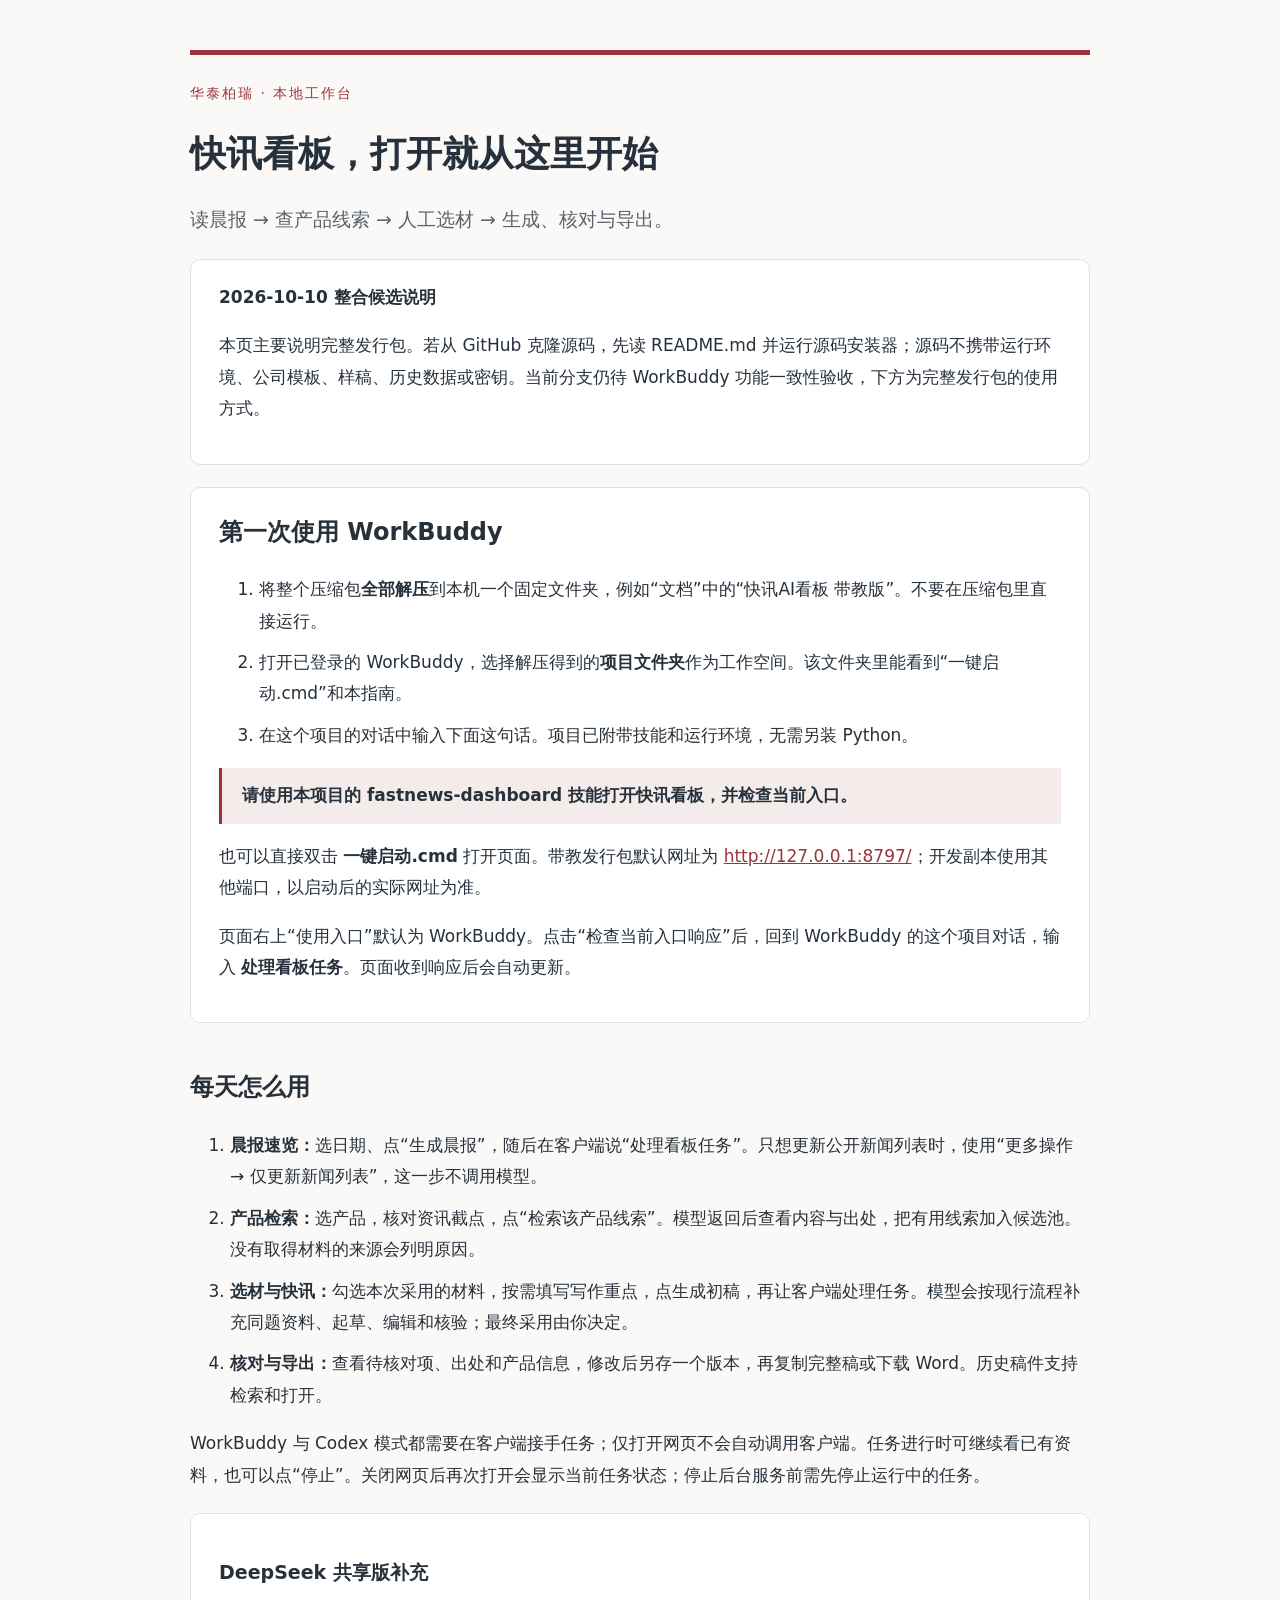
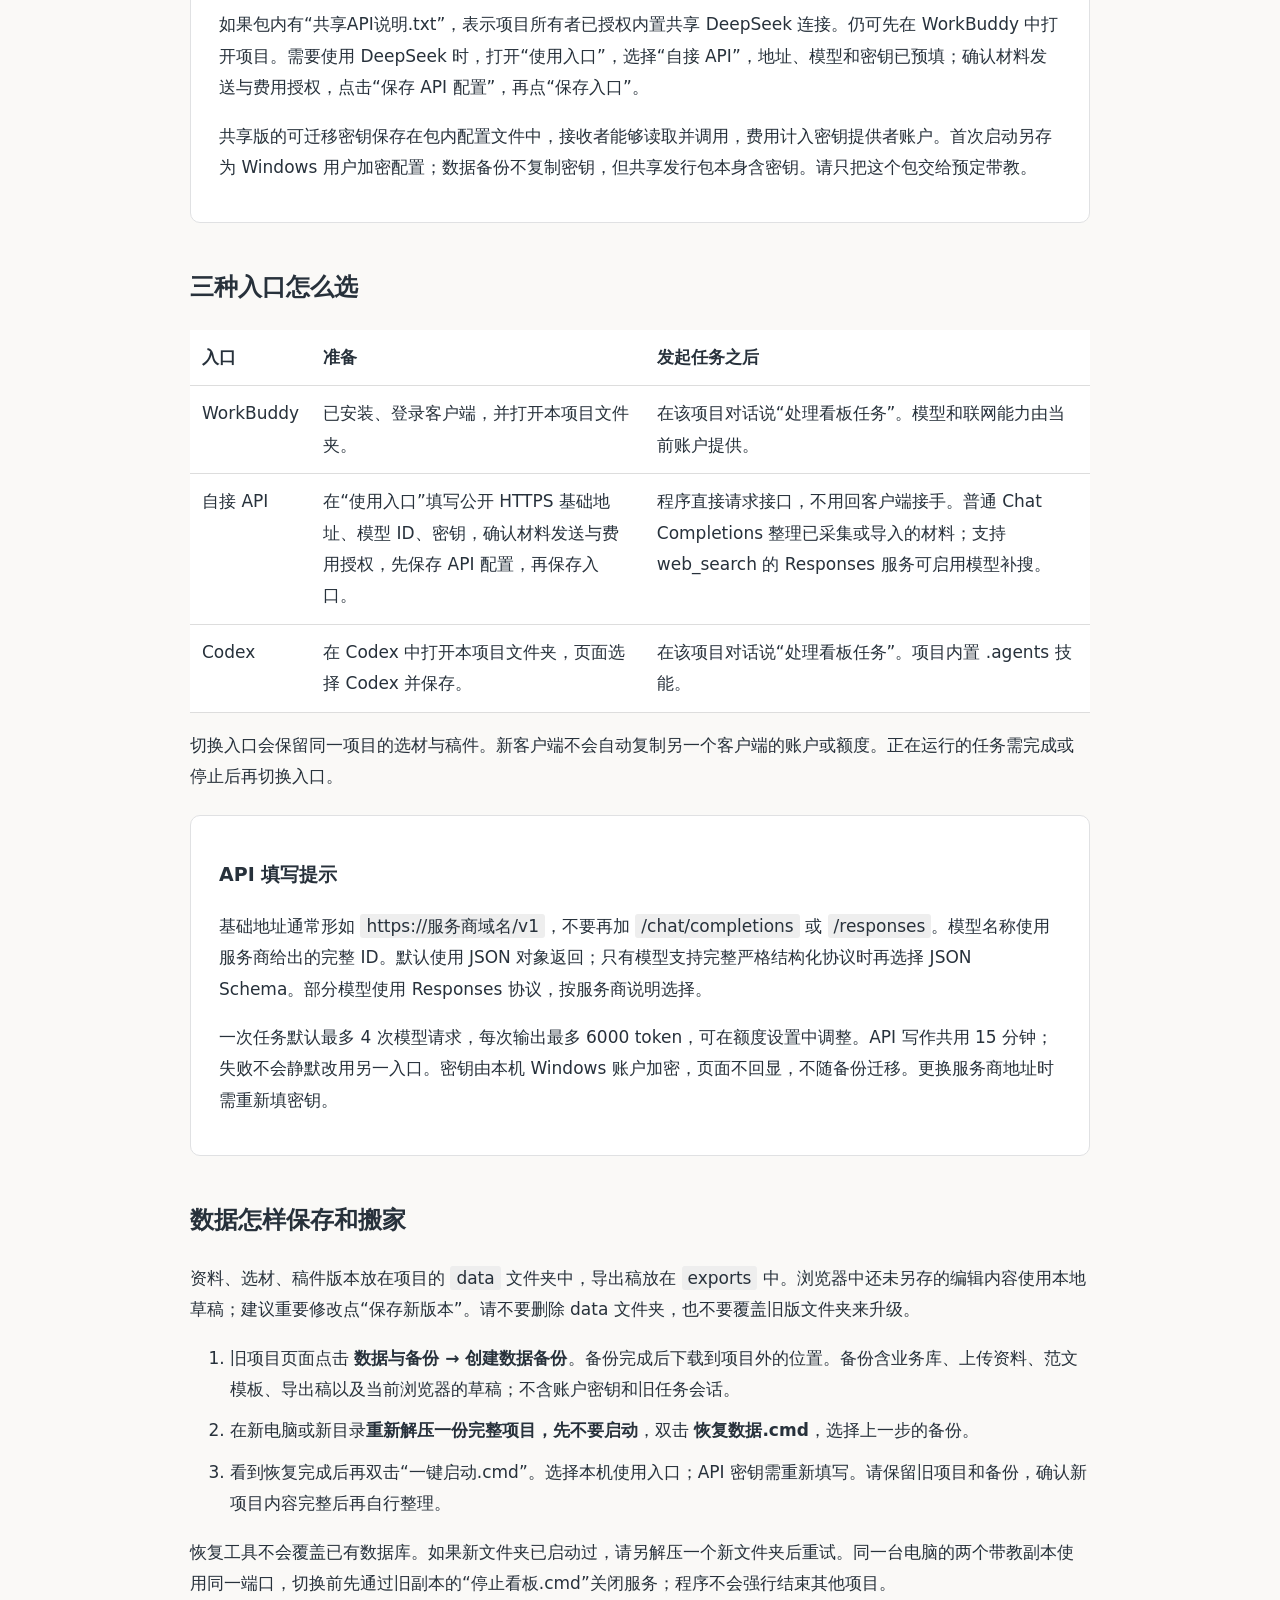
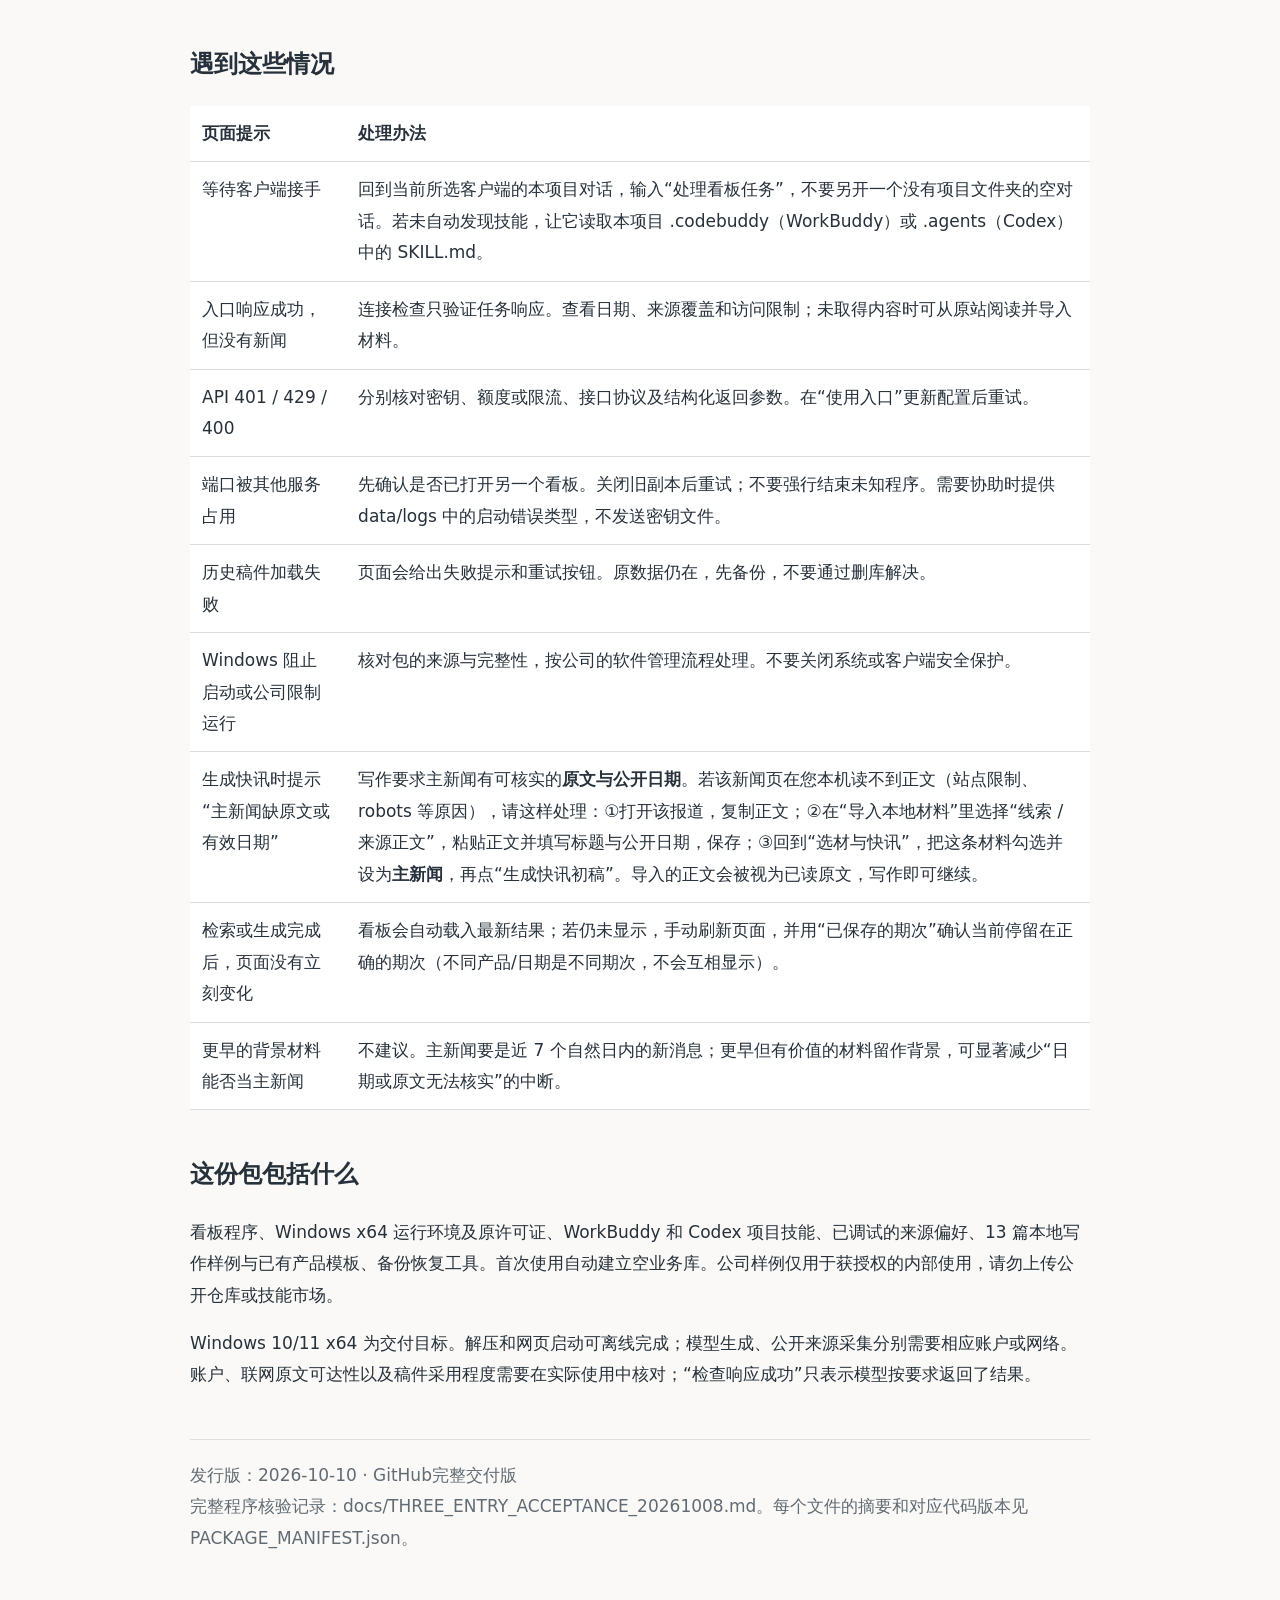
==== commit 2f405639: "文档：把写作中断的处置（原文导入解锁）与提速要点固化进使用指南与两套项目技能" ====
--- a/使用指南.html
+++ b/使用指南.html
@@ -32,7 +32,10 @@
 <tr><td>API 401 / 429 / 400</td><td>分别核对密钥、额度或限流、接口协议及结构化返回参数。在“使用入口”更新配置后重试。</td></tr>
 <tr><td>端口被其他服务占用</td><td>先确认是否已打开另一个看板。关闭旧副本后重试；不要强行结束未知程序。需要协助时提供 data/logs 中的启动错误类型，不发送密钥文件。</td></tr>
 <tr><td>历史稿件加载失败</td><td>页面会给出失败提示和重试按钮。原数据仍在，先备份，不要通过删库解决。</td></tr>
-<tr><td>Windows 阻止启动或公司限制运行</td><td>核对包的来源与完整性，按公司的软件管理流程处理。不要关闭系统或客户端安全保护。</td></tr></table>
+<tr><td>Windows 阻止启动或公司限制运行</td><td>核对包的来源与完整性，按公司的软件管理流程处理。不要关闭系统或客户端安全保护。</td></tr>
+<tr><td>生成快讯时提示“主新闻缺原文或有效日期”</td><td>写作要求主新闻有可核实的<b>原文与公开日期</b>。若该新闻页在您本机读不到正文（站点限制、robots 等原因），请这样处理：①打开该报道，复制正文；②在“导入本地材料”里选择“线索 / 来源正文”，粘贴正文并填写标题与公开日期，保存；③回到“选材与快讯”，把这条材料勾选并设为<b>主新闻</b>，再点“生成快讯初稿”。导入的正文会被视为已读原文，写作即可继续。</td></tr>
+<tr><td>检索或生成完成后，页面没有立刻变化</td><td>看板会自动载入最新结果；若仍未显示，手动刷新页面，并用“已保存的期次”确认当前停留在正确的期次（不同产品/日期是不同期次，不会互相显示）。</td></tr>
+<tr><td>更早的背景材料能否当主新闻</td><td>不建议。主新闻要是近 7 个自然日内的新消息；更早但有价值的材料留作背景，可显著减少“日期或原文无法核实”的中断。</td></tr></table>
 <h2>这份包包括什么</h2><p>看板程序、Windows x64 运行环境及原许可证、WorkBuddy 和 Codex 项目技能、已调试的来源偏好、13 篇本地写作样例与已有产品模板、备份恢复工具。首次使用自动建立空业务库。公司样例仅用于获授权的内部使用，请勿上传公开仓库或技能市场。</p>
 <p>Windows 10/11 x64 为交付目标。解压和网页启动可离线完成；模型生成、公开来源采集分别需要相应账户或网络。账户、联网原文可达性以及稿件采用程度需要在实际使用中核对；“检查响应成功”只表示模型按要求返回了结果。</p>
 <footer>发行版：2026-10-10 · GitHub完整交付版<br>完整程序核验记录：docs/THREE_ENTRY_ACCEPTANCE_20261008.md。每个文件的摘要和对应代码版本见 PACKAGE_MANIFEST.json。</footer></html>
